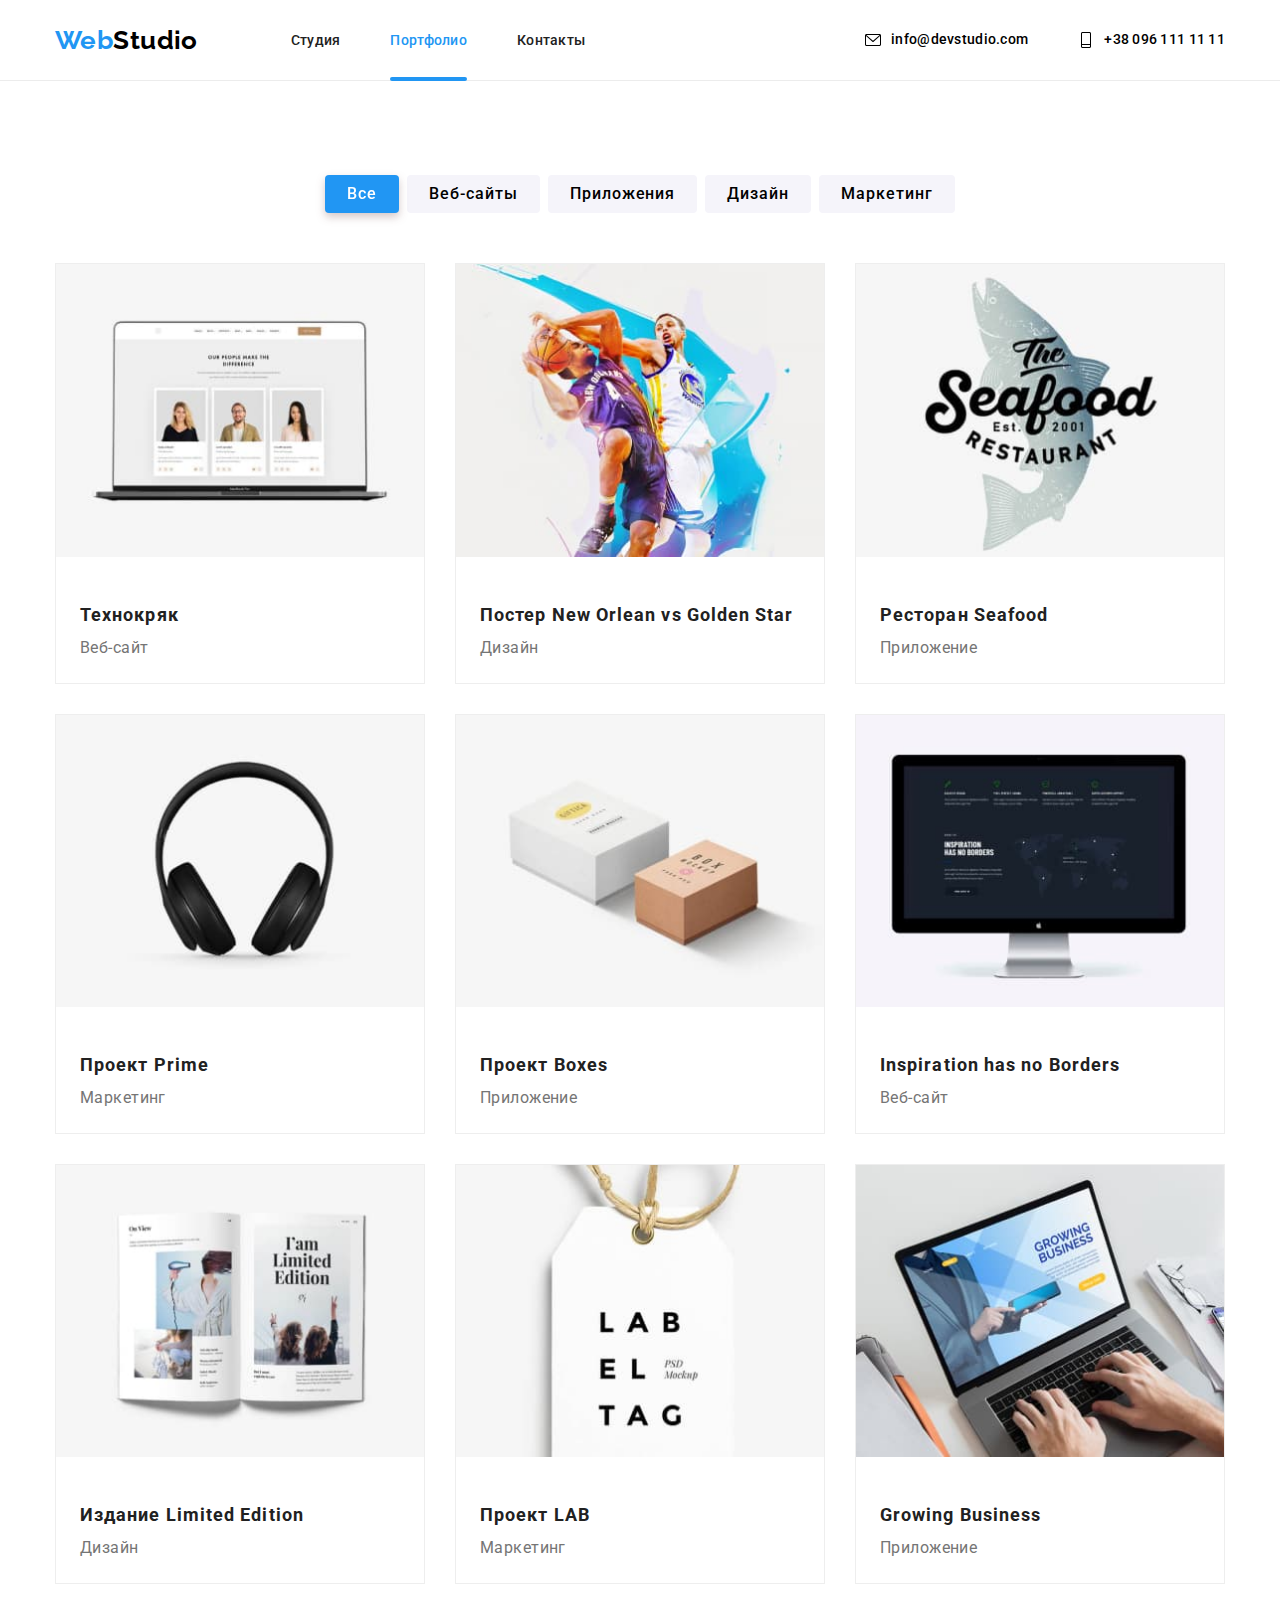
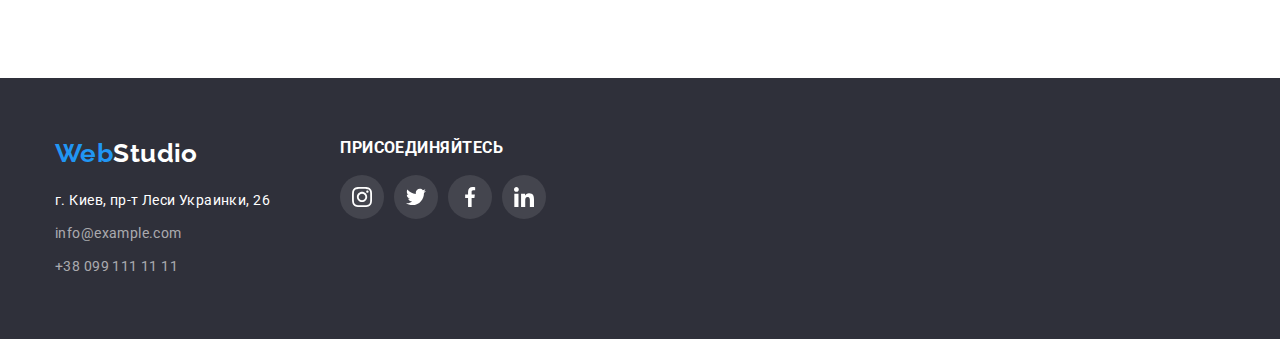
==== portfolio.html @ b268ae44 "добавляет домашку 5" ====
<!DOCTYPE html>
<html lang="ru">
<head>
    <meta charset="UTF-8">
    <meta http-equiv="X-UA-Compatible" content="IE=edge">
    <meta name="viewport" content="width=device-width, initial-scale=1.0">
    <title>Document</title>
    <link rel="preconnect" href="https://fonts.googleapis.com"> 
    <link rel="preconnect" href="https://fonts.gstatic.com" crossorigin> 
    <link href="https://fonts.googleapis.com/css2?family=Raleway:wght@700&family=Roboto:wght@400;500;700;900&display=swap" 
        rel="stylesheet">
    <link rel="stylesheet" href="https://cdnjs.cloudflare.com/ajax/libs/modern-normalize/1.1.0/modern-normalize.min.css">
    <link rel="stylesheet" href="./css/styles.css">
</head>
<body>
    <header class="page-header">
        <div class="container header-navigation">
            <a href="./index.html" class="header-logo link">Web<span class="logo-accent">Studio</span></a>
            <nav>
                <ul class="header-list list">
                <li class="header-item">
                    <a href="./index.html" class="header-link link">Студия</a>
                </li>
                <li class="header-item" >
                    <a href="./portfolio.html" class="header-link link current">Портфолио</a>
                </li>
                <li class="header-item" >
                    <a href="" class="header-link link">Контакты</a>
                </li>
                </ul>
            </nav>
            <ul class="header-contacts-list list">
                <li class="header-contacts-item">
                        <a class="header-contacts-link link" href="mailto:info@devstudio.com">
                        <svg class="header-icon" width="16" height="16">
                            <use href="./images/sprite.svg#icon-mail"></use>
                        </svg>   
                        info@devstudio.com
                    </a>
                </li>
                
                <li class="header-contacts-item">
                        <a class="header-contacts-link link" href="tel:+380961111111">
                        <svg class="header-icon" width="16" height="16">
                            <use href="./images/sprite.svg#icon-tel">
                            </use>
                        </svg>
                        +38 096 111 11 11
                    </a>
                </li>
            </ul>  
        </div>  
    </header>
    <main>
       <!--портфолио--> 
       <section class="portfolio section">
        <div class="container">
            <h2 class="visually-hidden">Портфолио</h2>
            <!--Cортировка-->
            <ul class="portfolio-options-list list">

                <li class="portfolio-options-item">
                    <button class="portfolio-btn btn portfolio-currunt-btn" 
                    type="button">Все</button>
                </li>

                <li class="portfolio-options-item">
                    <button class="portfolio-btn btn" type="button">Веб-сайты</button>
                </li>

                <li class="portfolio-options-item">
                    <button class="portfolio-btn btn" type="button">Приложения</button>
                </li>

                <li class="portfolio-options-item">
                    <button class="portfolio-btn btn" type="button">Дизайн</button>
                </li>

                <li class="portfolio-options-item">
                    <button class="portfolio-btn btn" type="button">Маркетинг</button>
                </li>
            </ul>
            <!--Карточки продукта-->
            <ul class="portfolio-product-list list">

                <li class="portfolio-product-item">
                    <a class="portfolio-link link" href="" target="_blank" rel="noopener noreferrer">
                        <div class="product-top-wrapper">
                            <img src="./images/portfolio-img-01.jpg" alt="Веб-сайт открытый на ноутбуке" 
                            width="370" height="294"/>
                            <p  class="product-top-txt">Технокряк это современная площадка распространения коронавируса. 
                                Компании используют эту платформу для цифрового шпионажа и 
                                атак на защищённые сервера конкурентов.
                            </p>
                        </div>
                        <div class="product-content">
                            <h3 class="portfolio-name">Технокряк</h3>
                            <p class="portfolio-text">Веб-сайт</p>
                        </div>
                    </a>
                </li> 

                <li class="portfolio-product-item">
                    <a class="portfolio-link link" href="" target="_blank" rel="noopener noreferrer">
                        <div class="product-top-wrapper">
                            <img src="./images/portfolio-img-02.jpg" alt="Веб-сайт открытый на ноутбуке" 
                            width="370" height="294"/>
                            <p  class="product-top-txt">Технокряк это современная площадка распространения коронавируса. 
                                Компании используют эту платформу для цифрового шпионажа и 
                                атак на защищённые сервера конкурентов.
                            </p>
                        </div>
                        
                        <div class="product-content">
                            <h3 class="portfolio-name">Постер New Orlean vs Golden Star</h3>
                            <p class="portfolio-text">Дизайн</p>
                        </div>
                        </a>
                </li>
                
                <li class="portfolio-product-item">
                    <a class="portfolio-link link" href="" target="_blank" rel="noopener noreferrer">
                        <div class="product-top-wrapper">
                            <img src="./images/portfolio-img-03.jpg" alt="рыба и логотип Seafood" 
                            width="370" height="294"/>
                            <p  class="product-top-txt">Технокряк это современная площадка распространения коронавируса. 
                                Компании используют эту платформу для цифрового шпионажа и 
                                атак на защищённые сервера конкурентов.
                            </p>
                        </div>

                        <div class="product-content">
                            <h3 class="portfolio-name">Ресторан Seafood</h3>
                            <p class="portfolio-text">Приложение</p>
                        </div>
                    </a>
                </li> 

                <li class="portfolio-product-item">
                    <a class="portfolio-link link" href="" target="_blank" rel="noopener noreferrer">
                        <div class="product-top-wrapper">
                            <img src="./images/portfolio-img-04.jpg" alt="Наушники" 
                            width="370" height="294"/>
                            <p  class="product-top-txt">Технокряк это современная площадка распространения коронавируса. 
                                Компании используют эту платформу для цифрового шпионажа и 
                                атак на защищённые сервера конкурентов.
                            </p>
                        </div>

                        <div class="product-content">
                            <h3 class="portfolio-name">Проект Prime</h3>
                            <p class="portfolio-text">Маркетинг</p>
                        </div>
                    </a>
                </li> 

                <li class="portfolio-product-item">
                    <a class="portfolio-link link" href="" target="_blank" rel="noopener noreferrer">
                        <div class="product-top-wrapper">
                            <img src="./images/portfolio-img-05.jpg" alt="две коробки" 
                            width="370" height="294"/>
                            <p  class="product-top-txt">Технокряк это современная площадка распространения коронавируса. 
                                 Компании используют эту платформу для цифрового шпионажа и 
                                атак на защищённые сервера конкурентов.
                            </p>
                        </div>

                        <div class="product-content">
                            <h3 class="portfolio-name">Проект Boxes</h3>
                             <p class="portfolio-text">Приложение</p>
                        </div>
                    </a>
                </li> 

                <li class="portfolio-product-item">
                    <a class="portfolio-link link" href="" target="_blank" rel="noopener noreferrer">
                        <div class="product-top-wrapper">
                            <img src="./images/portfolio-img-06.jpg" alt="монитор" 
                                width="370" height="294"/>
                            <p  class="product-top-txt">Технокряк это современная площадка распространения коронавируса. 
                                Компании используют эту платформу для цифрового шпионажа и 
                                атак на защищённые сервера конкурентов.
                            </p>
                        </div>

                        <div class="product-content">
                            <h3 class="portfolio-name" lang="eng" >Inspiration has no Borders</h3>
                            <p class="portfolio-text">Веб-сайт</p>
                        </div>
                    </a>
                </li> 

                <li class="portfolio-product-item">
                    <a class="portfolio-link link" href="" target="_blank" rel="noopener noreferrer">
                        <div class="product-top-wrapper">
                            <img src="./images/portfolio-img-07.jpg" alt="открытый журнал" 
                            width="370" height="294"/>
                            <p  class="product-top-txt">Технокряк это современная площадка распространения коронавируса. 
                                Компании используют эту платформу для цифрового шпионажа и 
                                атак на защищённые сервера конкурентов.
                            </p>
                        </div>

                        <div class="product-content">
                            <h3 class="portfolio-name">Издание Limited Edition</h3>
                            <p class="portfolio-text">Дизайн</p>
                        </div>
                    </a>
                </li> 

                <li class="portfolio-product-item">
                    <a class="portfolio-link link" href="" target="_blank" rel="noopener noreferrer">
                        <div class="product-top-wrapper">
                            <img src="./images/portfolio-img-08.jpg" alt="бирка с логотипом" 
                            width="370" height="294"/>
                            <p  class="product-top-txt">Технокряк это современная площадка распространения коронавируса. 
                                Компании используют эту платформу для цифрового шпионажа и 
                                атак на защищённые сервера конкурентов.
                            </p>
                        </div>

                        <div class="product-content">
                            <h3 class="portfolio-name">Проект LAB</h3>
                            <p class="portfolio-text">Маркетинг</p>
                        </div>
                    </a>
                </li> 

                <li class="portfolio-product-item">
                    <a class="portfolio-link link" href="" target="_blank" rel="noopener noreferrer">
                        <div class="product-top-wrapper">
                            <img src="./images/portfolio-img-09.jpg" alt="работает на ноутбуке" 
                            width="370" height="294"/>
                            <p  class="product-top-txt">Технокряк это современная площадка распространения коронавируса. 
                                Компании используют эту платформу для цифрового шпионажа и 
                            атак на защищённые сервера конкурентов.
                            </p>
                        </div>

                        <div class="product-content">
                            <h3 class="portfolio-name" lang="eng">Growing Business</h3>
                            <p class="portfolio-text">Приложение</p>
                        </div>
                    </a>
                </li> 
            </ul>
        </div>
       </section>
    </main>
    <footer class="footer">
        <div class="container footer-info">
            <div class="footer-left">
            <a class="footer-logo link" href="/">Web<span class="footer-logo-text">Studio</span></a>
            <address class="footer-adress">
                
                    <ul class="footer-adress-list list">
                        <li class="footer-adress-item"><a class="footer-adress-link footer-adress-main link" href="">г. Киев, пр-т Леси Украинки, 26 </a></li>
                        <li class="footer-adress-item"><a class="footer-adress-link link" href="mailto:info@example.com">info@example.com</a></li>
                        <li class="footer-adress-item"><a class="footer-adress-link link" href="tel:+380991111111">+38 099 111 11 11</a></li>
                    </ul>
            </div>
            <div class="footer-right">
                <h3 class="footer-text">присоединяйтесь</h3>
                <ul class="footer-social-list social-list list">
                    <li class="social-item link">
                         <a href="" class="footer-social-link link">
                            <svg class="footer-social-icon">
                                <use href="./images/sprite.svg#icon-instagram">
                                </use>
                            </svg>
                        </a>
                    </li>
                    <li class="social-item link">
                        <a href="" class="footer-social-link link">
                            <svg class="footer-social-icon">
                                <use href="./images/sprite.svg#icon-twitter">
                                </use>
                            </svg>
                        </a>
                    </li>
                    <li class="social-item link">
                        <a href="" class="footer-social-link link">
                            <svg class="footer-social-icon">
                                <use href="./images/sprite.svg#icon-facebook">
                                </use>
                            </svg>
                        </a>
                    </li>
                    <li class="social-item link">
                        <a href="" class="footer-social-link link">
                            <svg class="footer-social-icon">
                                <use href="./images/sprite.svg#icon-linkedin">
                                </use>
                            </svg>
                        </a>
                    </li>
                </ul>
            </address>
            </div>
        </div>
    </footer>
</body>
</html>
---- css/styles.css ----
:root {
    --primary-title-color:#FFFFFF;
    --secondary-title-color: #212121;
    --primary-text-color: #212121;
    --secondary-text-color: #757575;
    --accent-color: #2196F3;
    --background-accent-color: #F5F4FA;
    --background-secondary-color: #2F303A;
    --background-main-color: #FFFFFF;
    --btm-primary-color: #F5F4FA;
    --border-header-color: #ECECEC;
    --clients-logo-color:#AFB1B8;
    --wraper-produckt-color:rgba(33, 150, 243, 0.9);
}
p, 
h1, 
h2, 
h3, 
h4, 
h5,
h6 {
    margin: 0;
}

a {
    display:block;
}

ul{
    margin: 0;
    padding-left: 0;
}
img {
    display: block;
    max-width:100%; 
    height: auto;
}
body {
    background-color: var(--background-main-color);
    font-family: 'Roboto', sans-serif;
    letter-spacing: 0.03em;
    font-weight: 400;
    font-style: normal;
    font-size: 14px;
}
    

/*font-family: 'Raleway', sans-serif; */

.visually-hidden {
    position: absolute;
    width: 1px;
    height: 1px;
    margin: -1px;
    padding: 0;
    overflow: hidden;
    border: 0;
    clip: rect(0 0 0 0);
}

.link {
    text-decoration: none;}

.list {
    list-style: none;}

.container {
    width: 1200px;
    margin: 0 auto;
    padding-left: 15px;
    padding-right: 15px;
}

.btn {
    font-family: 'Roboto', sans-serif;
    font-size: 16px;
    line-height: 1.87;
    text-align: center;
    letter-spacing: 0.06em;
    cursor: pointer;
    border: 0;
    border-radius: 4px;
}

.section {
    padding-top: 94px;
    padding-bottom: 94px;
}

/*--------header----------------*/
.page-header {
    border-bottom: 1px solid var(--border-header-color);
}
.header-navigation{
    display: flex;
    align-items: center;
  
}
.header-logo {
    font-family: Raleway;
    font-size: 26px;
    font-weight: 700;
    line-height: 1.19;
    color: var(--accent-color);
    margin-right: 93px;
}

.logo-accent {
    color:#000000;
}
.header-item:not(:last-child){
    margin-right: 50px;
}
.header-item{
    position: relative;
    padding: 32px 0;
}
.header-item .current{
    color: var(--accent-color);
}
.current::after{
    content: '';
    position: absolute;
    display: block;

    width: 100%;
    height: 4px;
    border-radius: 2px;
    background-color: var(--accent-color);

    bottom: -1px;
}
.header-list{
    display: flex;
}

.header-link {
    color: var(--primary-text-color);
    font-weight: 500;
    line-height: 1.17;
    letter-spacing: 0.02em; 

    transition: color 250ms cubic-bezier(0.4, 0, 0.2, 1);
}
    
.header-link:hover,
.header-link:focus {
    color: var(--accent-color);
}
.header-contacts-list{
    display: flex;
    margin-left: auto;
}
.header-contacts-item:not(:last-child){
    margin-right: 50px;
}
.header-contacts-link {
    font-weight: 500;
    line-height: 1.14;
    letter-spacing: 0.02em;
    color: var(--secondary-text-color);

    display: flex;
    align-items: center;
    transition: color 250ms cubic-bezier(0.4, 0, 0.2, 1);
}

.header-contacts-link:hover,
.header-contacts-link:focus {
    color: var(--accent-color);
}

.header-icon  {
    fill: currentColor;
    margin-right: 10px;
}
.header-contacts-link{
    color: currentColor;
}

/*------------hero-------------*/
.hero{
    background-image: linear-gradient(to right, 
    rgba(47, 48, 58, 0.4), 
    rgba(47, 48, 58, 0.4)),
    url(../images/Imghero.jpg);
    background-repeat: no-repeat;
    background-position: center;
    background-size: cover;
    background-color: #C4C4C4;
    text-align: center; 
    max-width: 1600рх;
    height: 600px;
    margin-right: auto;
    margin-left: auto;

    padding-top: 200px;
    padding-bottom: 200px;
}
.hero-title {
    font-family: Roboto;
    font-size: 44px;
    font-weight: 900;
    line-height: 1.36;
    letter-spacing: 0.06em;
    text-transform: uppercase;
    color: var(--primary-title-color);

    margin: 0 auto;
    max-width: 696px;
    margin-bottom: 30px;
    
}

.hero-btn { 
    color: var(--primary-title-color);
    font-weight: 700;
    padding: 10px 32px;
    background-color: var(--accent-color);

    display: inline-block;
    align-items: center;
    text-align: center;
    margin: 0 auto;
    transition: background-color 250ms cubic-bezier(0.4, 0, 0.2, 1);
}
.hero-btn:hover,
.hero-btn:focus{
    background-color:#188CE8;
}

/*--------------преимущества-----------*/

.advantage-list{
    display: flex;
    flex-wrap: wrap;
    justify-content: center;
/*  margin-left: -30px;
    margin-top: -30px;*/
}
.advantage-item:not(:first-child) {
    margin-left: 30px;
}
/* .advantage-item:nth-child(n + 4) {
    margin-top: 30px;   
} */
.advantage-item{
    flex-basis: calc((100% - 120px) / 4);
}
.advantage-theme{
    font-weight: 700;
    line-height: 1.14;
    text-transform: uppercase;
    color: var(--primary-text-color);
    margin-bottom: 10px;
}
.advantage-text{
    line-height: 1.71;
    color: var(--secondary-text-color);
}
.advantage-item-bg{
    background-color:var(--btm-primary-color);
    border-radius: 4px;
    height: 120px;
    display: flex;
    align-items: center;
    justify-content: center;

    margin-bottom: 30px;
}

/*--------------галерея-----------*/
.gallery{
    padding-top: 0;
       
}
.gallery-title {
    font-weight: 700;
    font-size: 36px;
    line-height: 1.16;
    text-align: center;
    color: var(--secondary-title-color);
    margin-bottom: 50px;
}

.gallery-list{
    display: flex;
    flex-wrap: wrap;
    justify-content: center;
}

.gallery-item:not(:first-child) {
    margin-left: 30px;
} 
.gallery-item{
    /*width: 370px;*/
    flex-basis: calc((100% - 90px) / 3);
    
}
.gallery-top-wrapper{
    position: relative;
}

.gallery-top-txt{
    position: absolute;
    bottom: 0;
    left: 0;
    width: 100%;

    font-weight: bold;
    line-height: 1.14;
    text-align: center;
    letter-spacing: 0.03em;
    text-transform: uppercase;
    color: var(--primary-title-color);
    
    background: rgba(47, 48, 58, 0.8);
    height: 70px;
    display: flex;
    align-items: center;
    justify-content: center;
    
    
}
/*--------------команда-----------*/
.team{
    background-color: 
    var(--background-accent-color);
}
.team-title {
    font-weight: 700;
    font-size: 36px;
    line-height: 1.16;
    text-align: center;
    color: var(--secondary-title-color);
    margin-bottom: 50px;
}
.team-list{
    display: flex;
    justify-content: center;
}
.team-item:not(:first-child){
    margin-left: 30px;
    
    /*flex-basis: calc(100% / 4 - 30px);*/ 
}
.team-item {
    box-shadow: 0px 1px 3px rgba(0, 0, 0, 0.12),
    0px 1px 1px rgba(0, 0, 0, 0.14), 0px 2px 1px 
    rgba(0, 0, 0, 0.2);
    border-radius: 0px 0px 4px 4px;
    width: 270px;
    background-color: var(--background-main-color);
}
.team-card-contant{
    padding: 30px 30px;
    /* background-color: var(--background-main-color); */
    border-radius: 0px 0px 4px 4px;
    
}
.team-item-name {
    font-weight: 500;
    font-size: 16px;
    line-height: 1.18;
    text-align: center;
    color: var(--secondary-title-color);
    
    margin-bottom: 10px;
}
.team-item-text {
    font-size: 16px;
    line-height: 1.18;
    text-align: center;
    color: var(--secondary-text-color);
    /* background-color: var(--background-main-color); */
    margin-bottom: 16px;
}
.team-social-list{
    display: flex;
    align-items: center;
    justify-content: center;
        
}
.social-item{
    width: 44px;
    height: 44px;
}   
.social-item:not(:last-child){
    margin-right: 10px;
}
.social-link {
    display: flex; 
    align-items: center;  
    justify-content: center;

    width: 100%;
    height: 100%;
    border-radius: 50%;
    background-color: var(--background-main-color);
    
    transition: background-color 250ms cubic-bezier(0.4, 0, 0.2, 1);
}
.social-link:hover,
.social-link:focus {
    background-color: var(--accent-color);
}
.social-icon-team {
    width: 20px;
    height: 20px;
    fill: #AFB1B8;
    transition: fill 250ms cubic-bezier(0.4, 0, 0.2, 1);
}
.social-link:hover .social-icon-team,
.social-link:focus .social-icon-team {
    fill: var(--background-main-color);
}
/*-----------------clients--------------*/
.clients-title {
    font-weight: 700;
    font-size: 36px;
    line-height: 1.16;
    text-align: center;
    color: var(--secondary-title-color);
    margin-bottom: 50px;
}
.clients-list{
    display: flex;
    align-items: center;
    justify-content: center;
    flex-wrap: wrap;
}
   
.client-link{
    display: flex; 
    align-items: center;  
    justify-content: center;
    width: 170px;
    height: 92px;

    border: 1px solid var(--clients-logo-color);
    border-radius: 4px;
    background-color: transparent;
   
    transition: border-color 250ms cubic-bezier(0.4, 0, 0.2, 1);
}
.clients-item:not(:last-child){
    margin-right: 30px;
}
.client-icon {
    width: 106px;
    height: 60px;
    fill: var(--clients-logo-color);

    transition: fill 250ms cubic-bezier(0.4, 0, 0.2, 1);
}

.client-link:hover,
.client-link:focus {
    border-color: var(--accent-color);
}
.client-link:hover .client-icon,
.client-link:focus .client-icon{
   fill: var(--accent-color);
}
/*--------------портфолио-----------*/
.portfolio-options-list{
    display: flex;
    align-items: center;
    justify-content: center;

    margin-bottom: 50px;
}
.portfolio-btn{
    font-weight: 500;
    background-color: var(--btm-primary-color);
    line-height: 1.62;

    padding: 6px 22px;

    transition: color 250ms cubic-bezier(0.4, 0, 0.2, 1),
        background-color 250ms cubic-bezier(0.4, 0, 0.2, 1),
        filter 250ms cubic-bezier(0.4, 0, 0.2, 1);
}

.portfolio-options-item:not(:last-child){
    margin-right: 8px;
}
.portfolio-btn:hover,
.portfolio-btn:focus,
.portfolio-currunt-btn {
    color:#FFFFFF;
    background-color: var(--accent-color);
    filter: drop-shadow(0px 4px 4px rgba(87, 37, 37, 0.25));
}
/*--Карточки продукта--*/
/*  .portfolio-product-list {
    margin-left: -30px;
    margin-top: -30px;

    .portfolio-product-item {
    margin-left: 30px;
    margin-top: 30px;
    flex-basis: calc(100% / 3 - 30px);}
*/
.product-top-wrapper{
    position: relative;
    overflow: hidden;
}
.portfolio-link:hover .product-top-txt,
.portfolio-link:focus .product-top-txt{
    transform:translateY(0);
}
.product-top-txt{
    position: absolute;
    width: 100%;
    height: 100%;
    top: 0;

    padding: 64px 24px;
    font-size: 18px;
    line-height: 1.58;
    
    color:var(--primary-title-color);
    background-color: var(--wraper-produckt-color);
    transform: translateY(101%);

    transition: transform 250ms cubic-bezier(0.4, 0, 0.2, 1);
}
.portfolio-product-list {
    display: flex;
    flex-wrap: wrap;
    justify-content: center;
}
.portfolio-product-item:not(:nth-child(3n +1)){
    margin-left: 30px;
}
.portfolio-product-item:not(:nth-child(-n +3)) {
    margin-top: 30px;
}
.portfolio-product-item {
    /*flex-basis: calc(100% / 3 - 30px);*/
    max-width: 370px;
    display:block;
}
.portfolio-link{
    border: 1px solid #EEEEEE;
    transition: box-shadow 250ms cubic-bezier(0.4, 0, 0.2, 1);
}
.portfolio-link:hover,
.portfolio-link:focus, 
.portfolio-link:active{
    box-shadow: 0px 1px 1px rgba(0, 0, 0, 0.12), 0px 4px 4px rgba(0, 0, 0, 0.06), 1px 4px 6px rgba(0, 0, 0, 0.16);
}
.product-content{
    padding: 20px 24px;
    
    display:block;
}
.portfolio-name{
    font-weight: 700;
    font-size: 18px;
    line-height: 2;
    letter-spacing: 0.06em;
    color:var(--primary-text-color);

    margin-top: 20px;
}
.portfolio-text {
    font-size: 16px;
    line-height: 1.87;
    color: var(--secondary-text-color);
}

/*--------------footer-----------*/
.footer {
    background-color: var(--background-secondary-color);
    padding-top: 60px;
    padding-bottom: 60px;
}
.footer .footer-logo {
    margin-bottom: 20px;  
    display:block;
}
.footer-logo {
    font-family: Raleway;
    font-size: 26px;
    font-weight: 700;
    line-height: 1.19;
    color: var(--accent-color);
}

.footer-logo-text{
    color: var(--primary-title-color);  
}

.footer-adress-link{
    font-style: normal;
    line-height: 1.71;
    color: #FFFFFF99;

    transition: color 250ms cubic-bezier(0.4, 0, 0.2, 1);
}

.footer-adress-main{
    color: var(--primary-title-color);
}

.footer-adress-link:hover,
.footer-adress-link:focus {
    color: var(--accent-color);
}
.footer-adress-item:not(:last-child){
    margin-bottom: 9px;
}
.footer-text{
    font-style: normal;
    font-weight: bold;
    line-height: 1.17;
    letter-spacing: 0.03em;
    text-transform: uppercase;
    color: var(--primary-title-color);
    margin-bottom: 18px;
}

.footer-social-list{
    display: flex;
    align-items: center;
    justify-content: center;
}
.footer-social-link {
    display: flex; 
    align-items: center;  
    justify-content: center;

    width: 100%;
    height: 100%;
    border-radius: 50%;
    background-color: rgba(255, 255, 255, 0.10);
    background-color: #44454E;
   
    transition: background-color 1250ms cubic-bezier(0.4, 0, 0.2, 1);
}
.footer-social-link:hover,
.footer-social-link:focus {
    background-color: var(--accent-color);
}
.footer-social-icon {
    width: 20px;
    height: 20px;
    fill: #FFFFFF;
}
.footer-info{
    display: flex;
    align-items: flex-start;
}
.footer-left{
    margin-right: 70px;
}
/*--------------модалка-------------*/
.backdrop {
    position: fixed;
    width: 100vw;
    height: 100vh;
    background-color: rgba(0, 0, 0, 0.2);
    top: 0;
    left: 0;
    display: flex;
    align-items: center;
    justify-content: center;

    transition: opacity 250ms cubic-bezier(0.4, 0, 0.2, 1), 
    visibility 250ms cubic-bezier(0.4, 0, 0.2, 1);
}
.backdrop.is-hidden {
    visibility: hidden;
    opacity: 0;
    pointer-events: none;
}
.backdrop.is-hidden .modal{
    transform: translateY(100%);
}
.modal {
    width: 528px;
    height: 581px;
    background-color: var(--background-main-color);
    border-radius: 4px;
    box-shadow: 0px 1px 3px rgba(0, 0, 0, 0.12), 
    0px 1px 1px rgba(0, 0, 0, 0.14), 0px 2px 1px 
    rgba(0, 0, 0, 0.2);
    position: relative;

    transform: translateY(0);
    transition: transform 250ms cubic-bezier(0.4, 0, 0.2, 1);

}

.close-btn {
    width: 30px;
    height: 30px;
    background-color: var(--background-main-color);
    border: 1px solid rgba(0, 0, 0, 0.1);
    border-radius: 50%;

    position: absolute;
    right: 8px;
    top: 8px;

    display: flex; 
    align-items: center;  
    justify-content: center;
    
}
.close-btn-icon{
    width: 18px;
    height: 18px;
    fill: #000000;

    transition: fill 250ms cubic-bezier(0.4, 0, 0.2, 1);
}

.close-btn-icon:hover{
    fill: var(--accent-color);
}
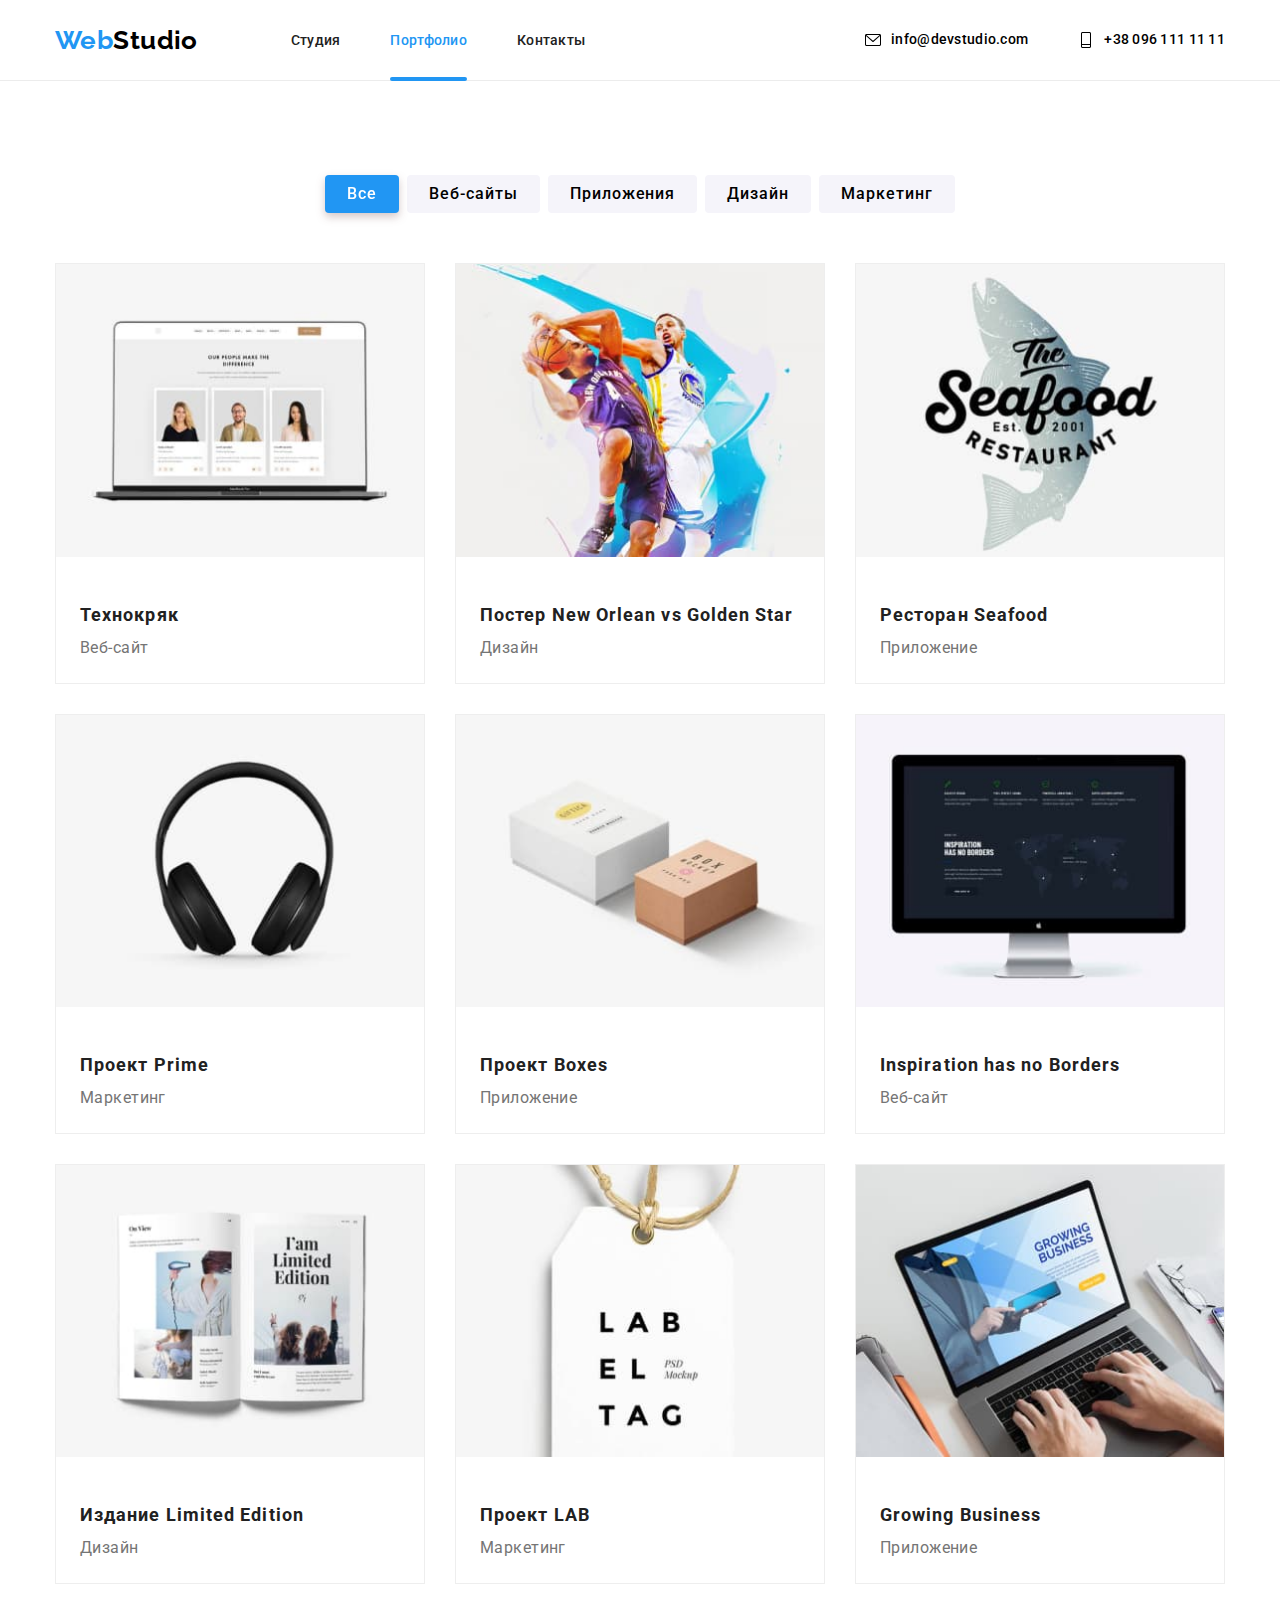
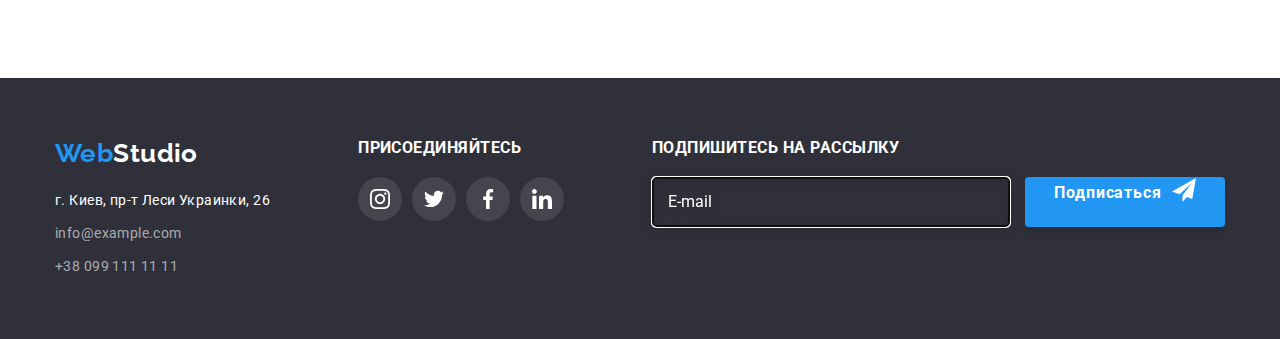
==== commit a79c3a20: "Добавляет подписку в футтер" ====
--- a/portfolio.html
+++ b/portfolio.html
@@ -247,57 +247,85 @@
         </div>
        </section>
     </main>
-    <footer class="footer">
-        <div class="container footer-info">
-            <div class="footer-left">
-            <a class="footer-logo link" href="/">Web<span class="footer-logo-text">Studio</span></a>
-            <address class="footer-adress">
-                
-                    <ul class="footer-adress-list list">
-                        <li class="footer-adress-item"><a class="footer-adress-link footer-adress-main link" href="">г. Киев, пр-т Леси Украинки, 26 </a></li>
-                        <li class="footer-adress-item"><a class="footer-adress-link link" href="mailto:info@example.com">info@example.com</a></li>
-                        <li class="footer-adress-item"><a class="footer-adress-link link" href="tel:+380991111111">+38 099 111 11 11</a></li>
-                    </ul>
-            </div>
-            <div class="footer-right">
-                <h3 class="footer-text">присоединяйтесь</h3>
-                <ul class="footer-social-list social-list list">
-                    <li class="social-item link">
-                         <a href="" class="footer-social-link link">
-                            <svg class="footer-social-icon">
-                                <use href="./images/sprite.svg#icon-instagram">
-                                </use>
-                            </svg>
-                        </a>
-                    </li>
-                    <li class="social-item link">
-                        <a href="" class="footer-social-link link">
-                            <svg class="footer-social-icon">
-                                <use href="./images/sprite.svg#icon-twitter">
-                                </use>
-                            </svg>
-                        </a>
-                    </li>
-                    <li class="social-item link">
-                        <a href="" class="footer-social-link link">
-                            <svg class="footer-social-icon">
-                                <use href="./images/sprite.svg#icon-facebook">
-                                </use>
-                            </svg>
-                        </a>
-                    </li>
-                    <li class="social-item link">
-                        <a href="" class="footer-social-link link">
-                            <svg class="footer-social-icon">
-                                <use href="./images/sprite.svg#icon-linkedin">
-                                </use>
-                            </svg>
-                        </a>
-                    </li>
+<!------футер-->
+<footer class="footer">
+    <div class="container footer-info">
+        <div class="footer-left">
+        <a class="footer-logo link" href="/">Web<span class="footer-logo-text">Studio</span></a>
+        <address class="footer-adress">
+            
+                <ul class="footer-adress-list list">
+                    <li class="footer-adress-item"><a class="footer-adress-link footer-adress-main link" href="">г. Киев, пр-т Леси Украинки, 26 </a></li>
+                    <li class="footer-adress-item"><a class="footer-adress-link link" href="mailto:info@example.com">info@example.com</a></li>
+                    <li class="footer-adress-item"><a class="footer-adress-link link" href="tel:+380991111111">+38 099 111 11 11</a></li>
                 </ul>
-            </address>
-            </div>
+        </address>
         </div>
-    </footer>
+        <div class="footer-right">
+            <h3 class="footer-text">присоединяйтесь</h3>
+            <ul class="footer-social-list social-list list">
+                <li class="social-item link">
+                     <a href="" class="footer-social-link link">
+                        <svg class="footer-social-icon">
+                            <use href="./images/sprite.svg#icon-instagram">
+                            </use>
+                        </svg>
+                    </a>
+                </li>
+                <li class="social-item link">
+                    <a href="" class="footer-social-link link">
+                        <svg class="footer-social-icon">
+                            <use href="./images/sprite.svg#icon-twitter">
+                            </use>
+                        </svg>
+                    </a>
+                </li>
+                <li class="social-item link">
+                    <a href="" class="footer-social-link link">
+                        <svg class="footer-social-icon">
+                            <use href="./images/sprite.svg#icon-facebook">
+                            </use>
+                        </svg>
+                    </a>
+                </li>
+                <li class="social-item link">
+                    <a href="" class="footer-social-link link">
+                        <svg class="footer-social-icon">
+                            <use href="./images/sprite.svg#icon-linkedin">
+                            </use>
+                        </svg>
+                    </a>
+                </li>
+            </ul>
+        </div>
+        <div class="signup-wrap-container">
+            <section class="signup">
+                <h3 class="signup-title">
+                    подпишитесь на рассылку
+                </h3>
+                <form action="#" class="signup-form" name="signup_form" >
+                    <div class="footer-input">
+                        <label>
+                        
+                        <input 
+                        class="signup-input"
+                        type="email" 
+                        name="email" 
+                        autofocus 
+                        placeholder="E-mail"
+                        />
+                        </label>
+                    </div>
+                    <button type="submit" class="btn signup-btn">
+                        Подписаться <svg class="footer-icon-send">
+                            <use href="./images/sprite.svg#icon-icon-send">
+                            </use>
+                        </svg>
+                    </button>
+                </form>
+            </section>   
+        </div>
+    </div>
+</footer>
 </body>
 </html>--- a/css/styles.css
+++ b/css/styles.css
@@ -612,14 +612,14 @@
 .footer-adress-item:not(:last-child){
     margin-bottom: 9px;
 }
-.footer-text{
+.footer-text, .signup-title {
     font-style: normal;
     font-weight: bold;
     line-height: 1.17;
     letter-spacing: 0.03em;
     text-transform: uppercase;
     color: var(--primary-title-color);
-    margin-bottom: 18px;
+    margin-bottom: 20px;
 }
 
 .footer-social-list{
@@ -652,10 +652,76 @@
 .footer-info{
     display: flex;
     align-items: flex-start;
-}
-.footer-left{
-    margin-right: 70px;
-}
+    justify-content: space-between;
+}
+.signup-form{
+    display: flex;
+}
+.signup-input {
+    width: 358px;
+    height: 50px;
+
+    border: 1px solid rgba(255, 255, 255, 0.3);
+    box-sizing: border-box;
+    filter: drop-shadow(0px 4px 4px rgba(0, 0, 0, 0.15));
+    border-radius: 4px;
+    background-color: transparent;
+    color: var(--background-main-color);
+
+    padding: 15px;
+    margin-right: 15px;
+    transition: color 250ms cubic-bezier(0.4, 0, 0.2, 1);
+    
+}
+
+.signup-btn{
+    width: 200px;
+    height: 50px;
+
+    background-color: var(--accent-color);
+    box-shadow: 0px 4px 4px rgba(0, 0, 0, 0.15);
+    border-radius: 4px;
+
+    font-style: normal;
+    font-weight: bold;
+    font-size: 16px;
+    line-height: 1.87;
+    
+    display: flex;
+    
+    text-align: center;
+    justify-content: center;
+    letter-spacing: 0.06em;
+
+    color: #FFFFFF;
+}
+
+.footer-icon-send{
+    width: 24px;
+    height: 24px;
+    fill: #FFFFFF;
+    margin-left: 10px;
+}
+.signup-input::placeholder {
+    font-size: 16px;
+    line-height: 1.25;
+
+    display: flex;
+    align-items: center;
+
+    color: rgba(255, 255, 255, 0.6);
+}
+.signup-input:focus,
+.signup-input:focus {
+    border-color: #ffffff;
+    background-color: transparent;
+}
+
+.signup-input:focus::placeholder,
+.signup-input:focus::placeholder {
+    color: #ffffff;
+}
+
 /*--------------модалка-------------*/
 .backdrop {
     position: fixed;
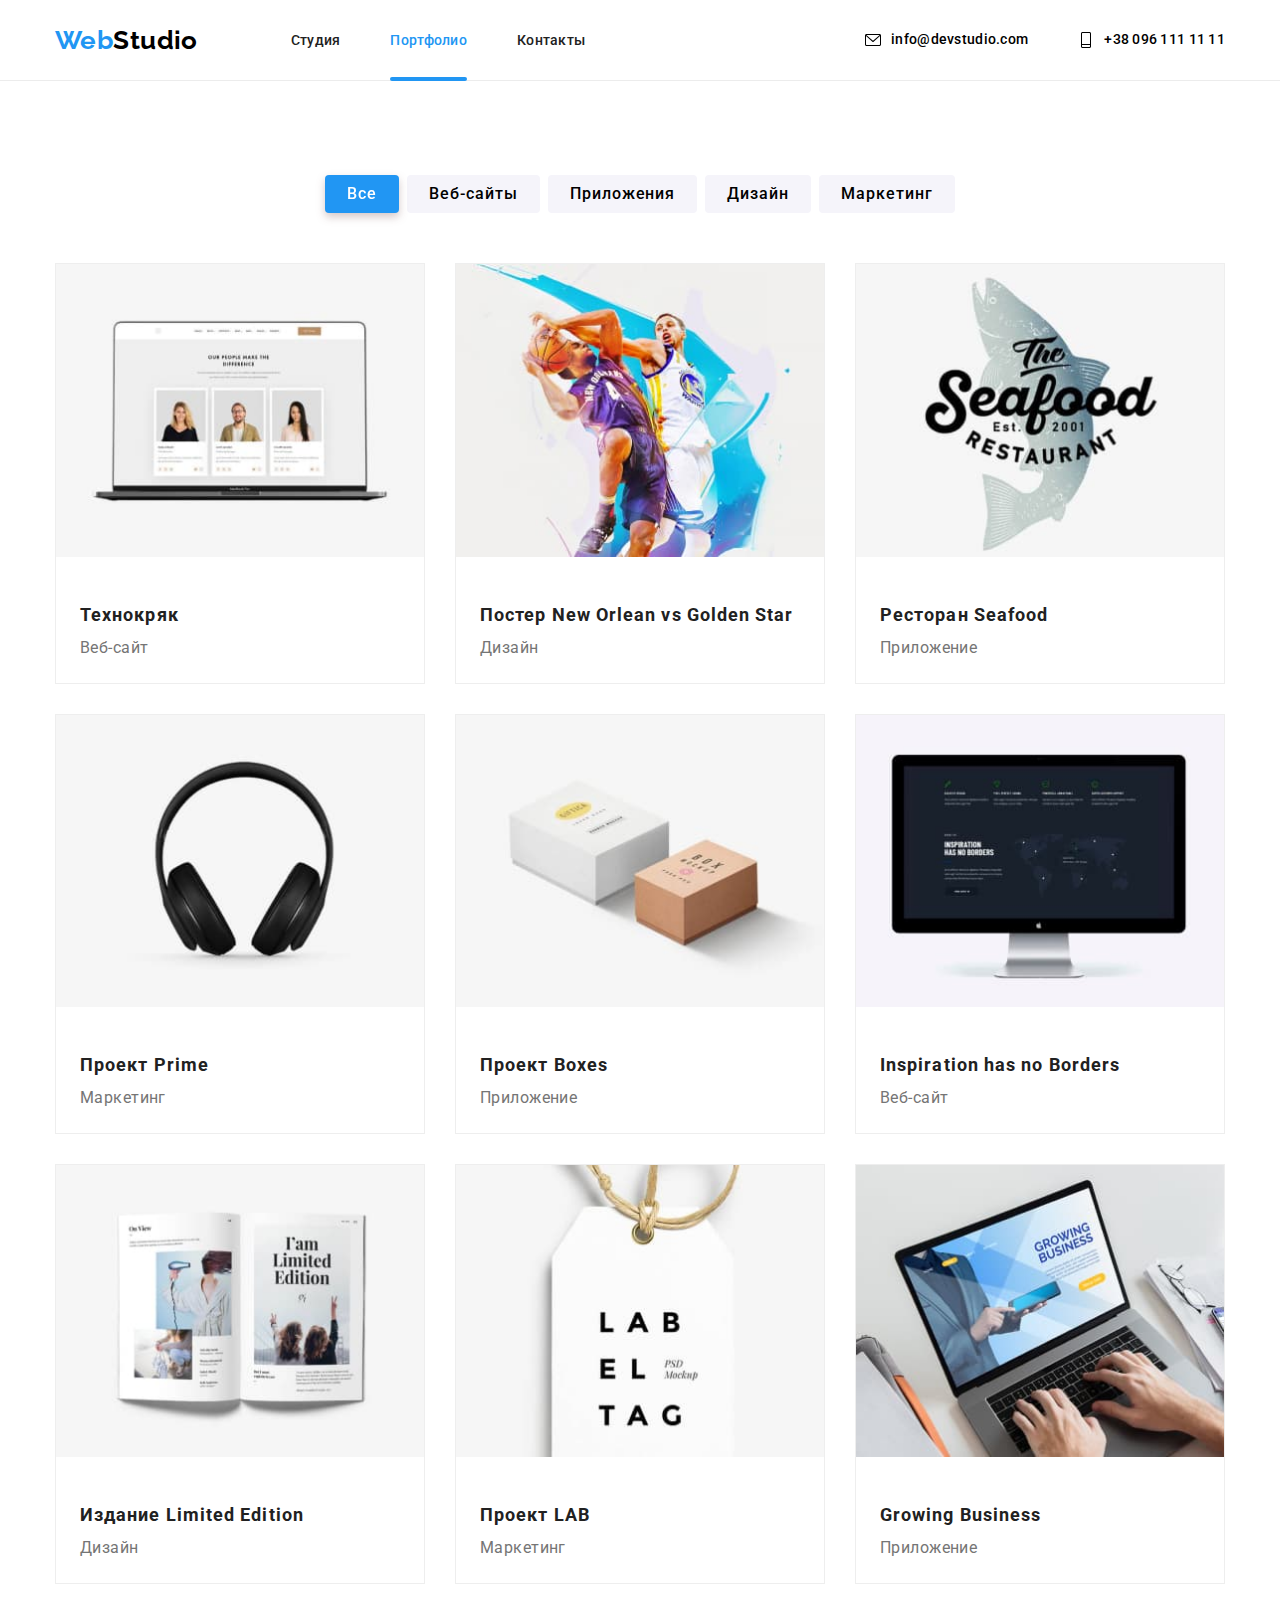
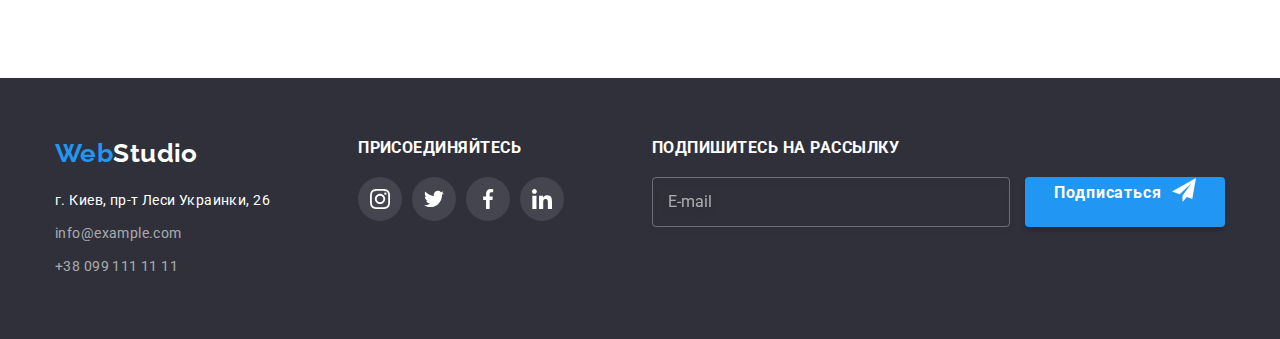
==== commit d53570d3: "добавляет форму в модалку" ====
--- a/portfolio.html
+++ b/portfolio.html
@@ -311,7 +311,6 @@
                         class="signup-input"
                         type="email" 
                         name="email" 
-                        autofocus 
                         placeholder="E-mail"
                         />
                         </label>
--- a/css/styles.css
+++ b/css/styles.css
@@ -660,13 +660,14 @@
 .signup-input {
     width: 358px;
     height: 50px;
-
+    
     border: 1px solid rgba(255, 255, 255, 0.3);
     box-sizing: border-box;
     filter: drop-shadow(0px 4px 4px rgba(0, 0, 0, 0.15));
     border-radius: 4px;
     background-color: transparent;
     color: var(--background-main-color);
+    outline: none;
 
     padding: 15px;
     margin-right: 15px;
@@ -715,6 +716,7 @@
 .signup-input:focus {
     border-color: #ffffff;
     background-color: transparent;
+    outline-color: none;
 }
 
 .signup-input:focus::placeholder,
@@ -746,6 +748,8 @@
     transform: translateY(100%);
 }
 .modal {
+    position: relative;
+
     width: 528px;
     height: 581px;
     background-color: var(--background-main-color);
@@ -753,21 +757,22 @@
     box-shadow: 0px 1px 3px rgba(0, 0, 0, 0.12), 
     0px 1px 1px rgba(0, 0, 0, 0.14), 0px 2px 1px 
     rgba(0, 0, 0, 0.2);
-    position: relative;
-
+    padding: 40px;
+    
     transform: translateY(0);
     transition: transform 250ms cubic-bezier(0.4, 0, 0.2, 1);
-
+    
 }
 
 .close-btn {
+    position: absolute;
+
     width: 30px;
     height: 30px;
     background-color: var(--background-main-color);
     border: 1px solid rgba(0, 0, 0, 0.1);
     border-radius: 50%;
 
-    position: absolute;
     right: 8px;
     top: 8px;
 
@@ -786,4 +791,55 @@
 
 .close-btn-icon:hover{
     fill: var(--accent-color);
+}
+.modal-title{
+      
+    font-weight: bold;
+    font-size: 20px;
+    line-height: 1.15;
+    text-align: center;
+    top:40px;
+    margin-bottom: 12px;
+
+    color: var(--secondary-title-color);
+}
+.modal-field {
+    margin-bottom: 10px;
+}
+.modal-input{
+    width: 100%;
+    min-height: 40px;
+ 
+    border: 1px solid rgba(33, 33, 33, 0.2);
+    box-sizing: border-box;
+    border-radius: 4px;
+    background-color: transparent ;
+
+    padding-left: 42px;
+    padding-right: 20px;
+}
+.input-label{
+    font-weight: normal;
+    font-size: 12px;
+    line-height: 1.16;
+    letter-spacing: 0.01em;
+    color: var(--secondary-text-color);
+
+    display: flex;
+    margin-bottom: 4px;
+}
+.modal-text-input{
+    width: 100%;
+    min-height: 120px;
+    resize: none;
+    border: 1px solid rgba(33, 33, 33, 0.2);
+    box-sizing: border-box;
+    border-radius: 4px;
+    background-color: transparent ;
+
+    padding: 12px 16px;
+    
+}
+.modal-btn{
+    
 }